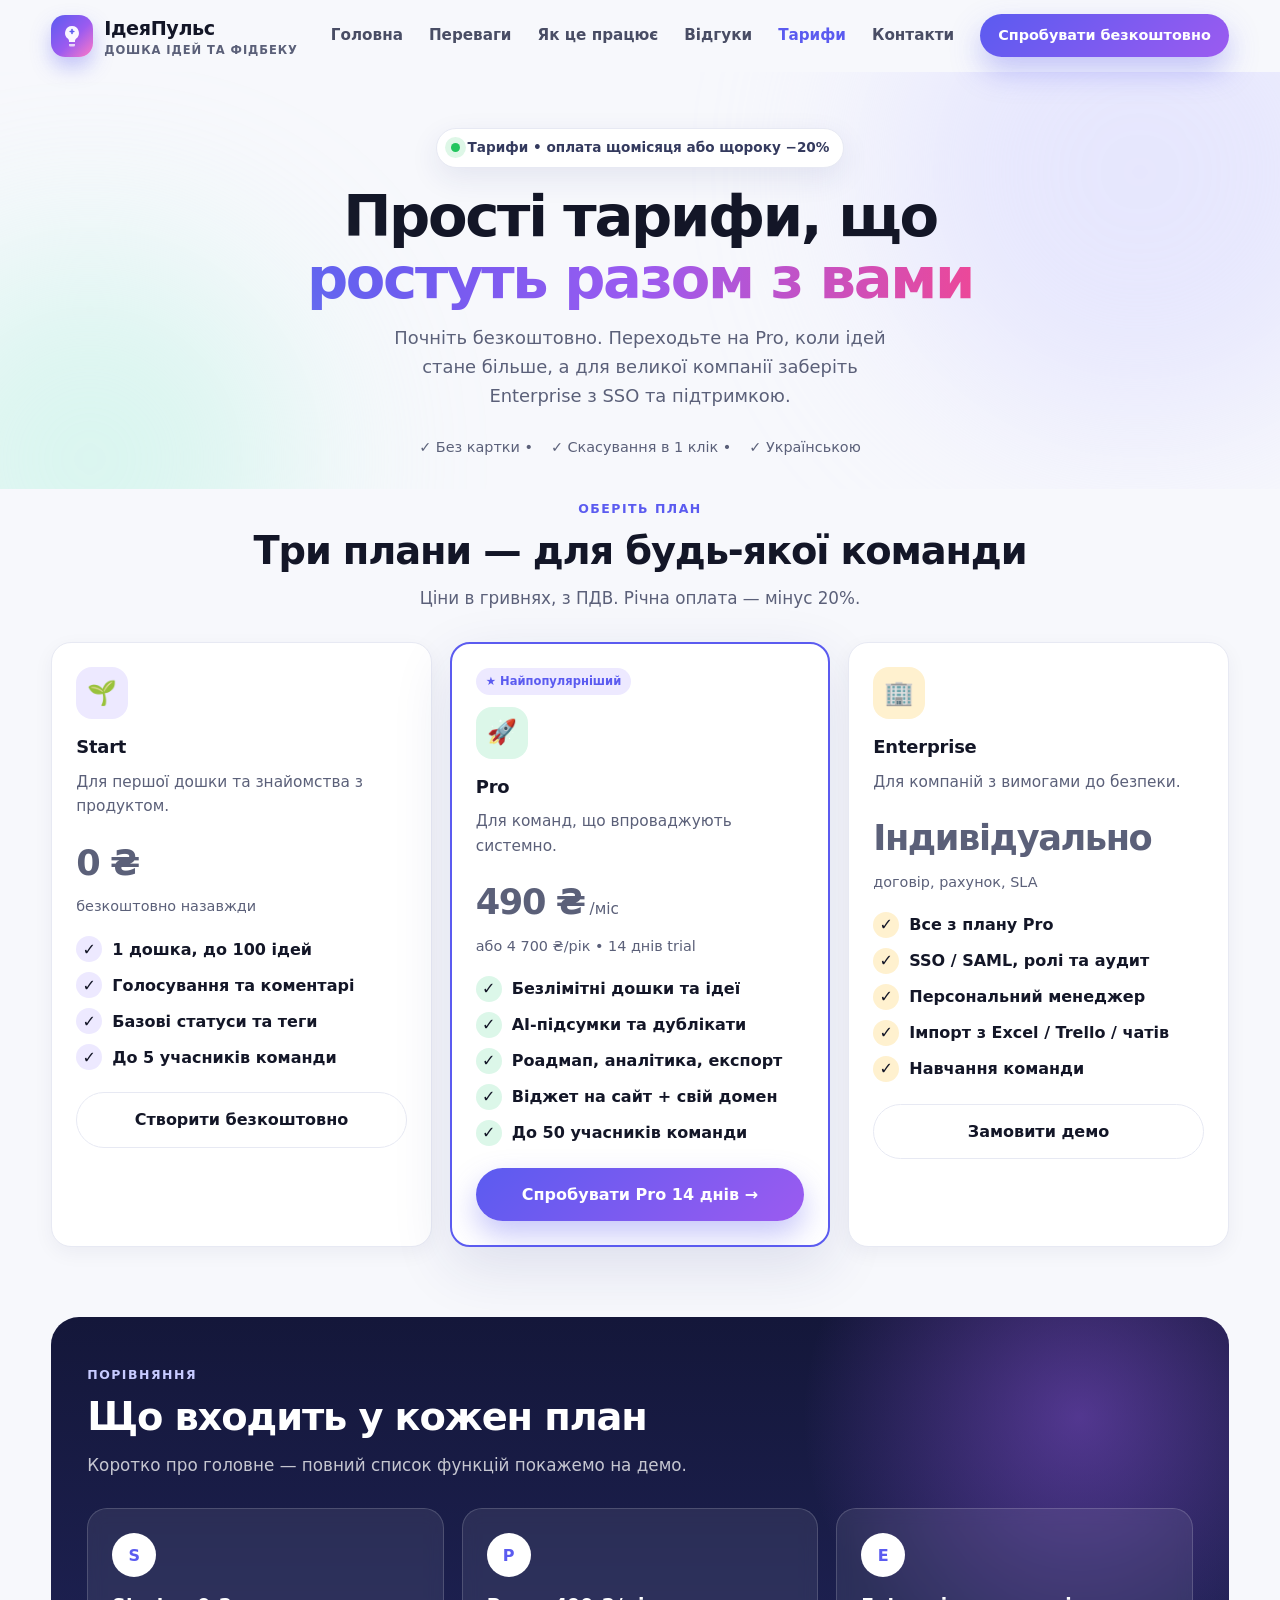
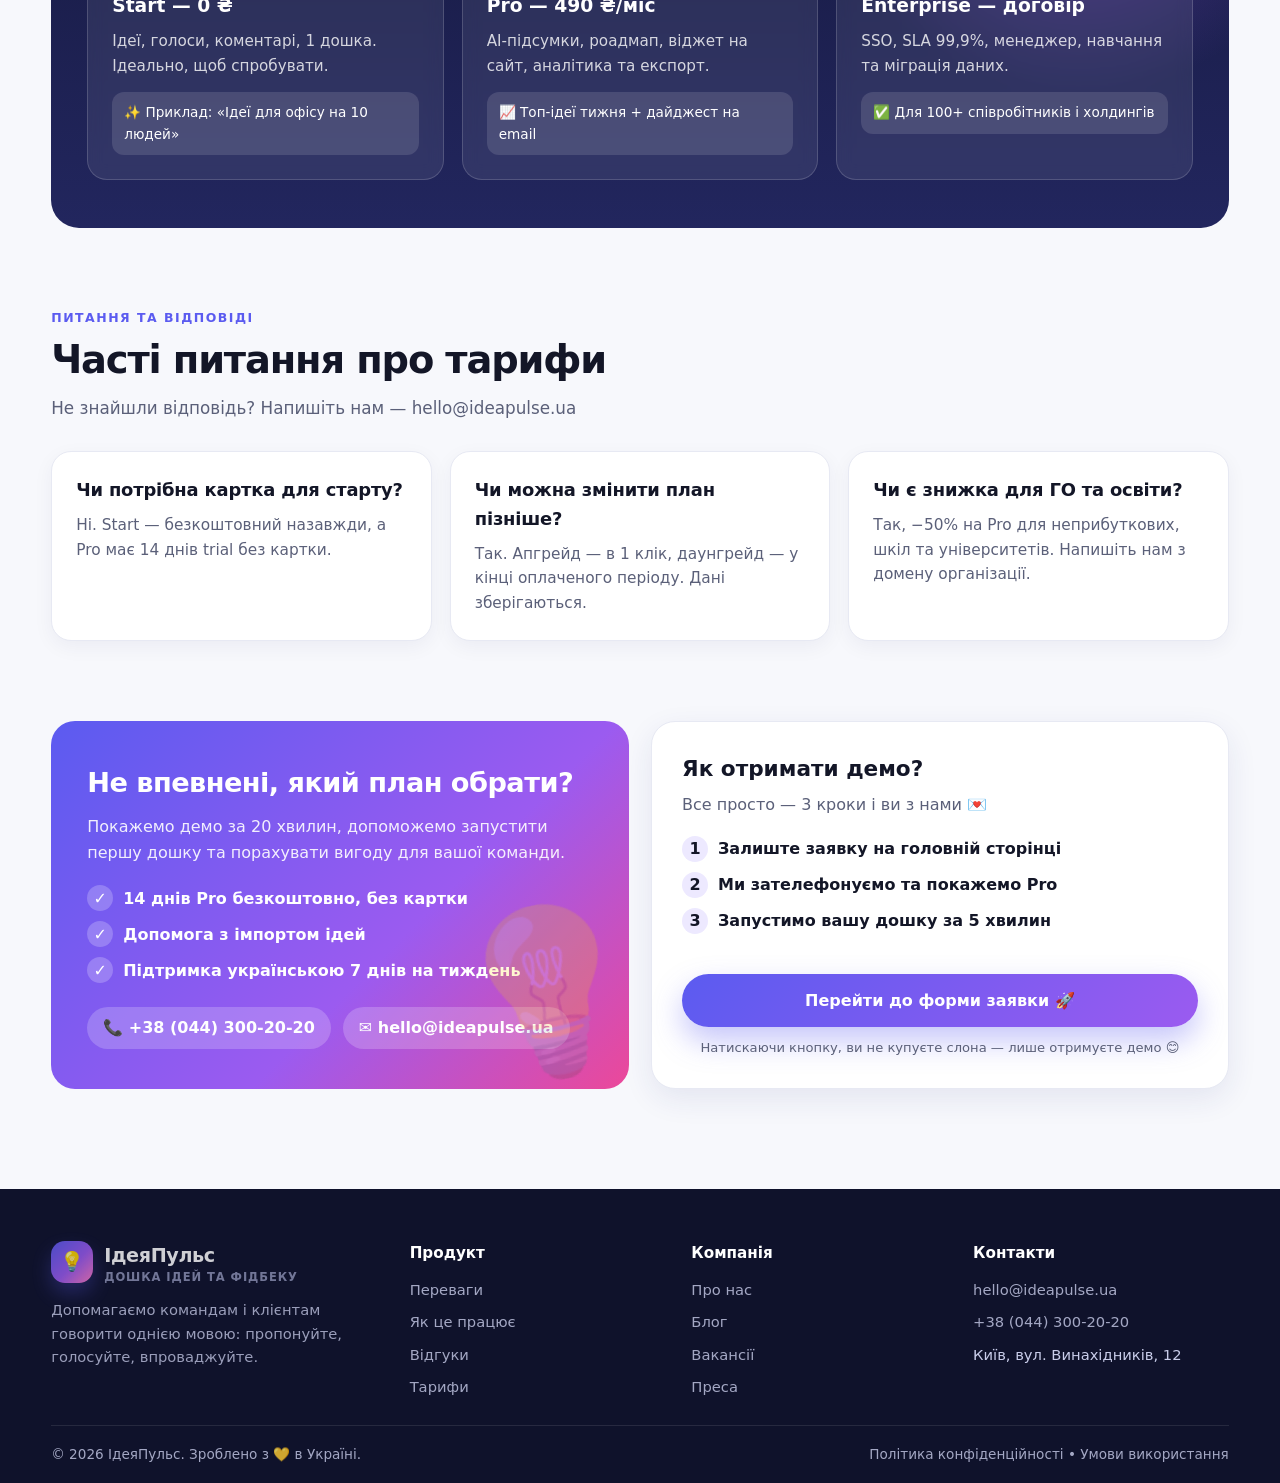
==== pricing.html @ 4fd312e5 "Додано другу сторінку - Тарифи" ====
<!DOCTYPE html>
<html lang="uk">
<head>
<meta charset="UTF-8" />
<meta name="viewport" content="width=device-width, initial-scale=1.0" />
<title>Тарифи — ІдеяПульс</title>
<meta name="description" content="Тарифи ІдеяПульс: Start, Pro та Enterprise. Оберіть план для збору ідей та фідбеку від команди і клієнтів." />
<link rel="stylesheet" href="style.css" />
</head>
<body>

<header class="header">
  <div class="container nav">
    <a class="logo" href="index.html" aria-label="ІдеяПульс — на головну">
      <span class="logo-mark" aria-hidden="true">
        <svg width="24" height="24" viewBox="0 0 24 24" fill="none" aria-hidden="true">
          <path d="M12 2a7 7 0 0 0-4 12.7c.6.5 1 1.3 1 2.1V18h6v-1.2c0-.8.4-1.6 1-2.1A7 7 0 0 0 12 2Z" fill="white" opacity=".95"/>
          <path d="M9 20h6v1.2a1.3 1.3 0 0 1-1.3 1.3h-3.4A1.3 1.3 0 0 1 9 21.2V20Z" fill="white" opacity=".75"/>
          <path d="M12 5.5v4M10.2 7.5h3.6" stroke="#5b5bf0" stroke-width="1.6" stroke-linecap="round"/>
        </svg>
      </span>
      <span>ІдеяПульс<small>дошка ідей та фідбеку</small></span>
    </a>
    <nav class="menu" aria-label="Головна навігація">
      <a class="nav-link" href="index.html">Головна</a>
      <a class="nav-link" href="index.html#benefits">Переваги</a>
      <a class="nav-link" href="index.html#how">Як це працює</a>
      <a class="nav-link" href="index.html#reviews">Відгуки</a>
      <a class="nav-link active" href="pricing.html" aria-current="page">Тарифи</a>
      <a class="nav-link" href="index.html#contact">Контакти</a>
      <a class="btn btn-primary btn-sm" href="index.html#contact">Спробувати безкоштовно</a>
    </nav>
  </div>
</header>

<main>
  <!-- HERO -->
  <section class="hero">
    <div class="container" style="position:relative;text-align:center;max-width:720px">
      <span class="badge"><span class="dot"></span> Тарифи • оплата щомісяця або щороку −20%</span>
      <h1>Прості тарифи, що <span class="grad">ростуть разом з вами</span></h1>
      <p class="lead" style="margin-left:auto;margin-right:auto">Почніть безкоштовно. Переходьте на Pro, коли ідей стане більше, а для великої компанії заберіть Enterprise з SSO та підтримкою.</p>
      <div class="hero-note" style="justify-content:center">
        <span>✓ Без картки •</span><span>✓ Скасування в 1 клік •</span><span>✓ Українською</span>
      </div>
    </div>
  </section>

  <!-- PLANS -->
  <section class="section" style="padding-top:10px">
    <div class="container">
      <p class="eyebrow" style="text-align:center">Оберіть план</p>
      <h2 style="text-align:center">Три плани — для будь-якої команди</h2>
      <p class="sub" style="text-align:center;margin-left:auto;margin-right:auto">Ціни в гривнях, з ПДВ. Річна оплата — мінус 20%.</p>

      <div class="grid-3">
        <article class="card">
          <div class="icon" style="background:#ede9ff">🌱</div>
          <h3>Start</h3>
          <p>Для першої дошки та знайомства з продуктом.</p>
          <p style="margin:16px 0 4px"><b style="font-size:2.2rem;letter-spacing:-.04em">0 ₴</b></p>
          <p style="font-size:.9rem">безкоштовно назавжди</p>
          <ul class="cta-list" style="margin:18px 0 22px;color:var(--ink)">
            <li><span class="check" style="background:#ede9ff">✓</span> 1 дошка, до 100 ідей</li>
            <li><span class="check" style="background:#ede9ff">✓</span> Голосування та коментарі</li>
            <li><span class="check" style="background:#ede9ff">✓</span> Базові статуси та теги</li>
            <li><span class="check" style="background:#ede9ff">✓</span> До 5 учасників команди</li>
          </ul>
          <a href="index.html#contact" class="btn btn-ghost" style="width:100%">Створити безкоштовно</a>
        </article>

        <article class="card" style="border:2px solid var(--brand);box-shadow:var(--shadow)">
          <div class="tags" style="margin:0 0 12px"><span class="tag violet">★ Найпопулярніший</span></div>
          <div class="icon" style="background:#dcf7e9">🚀</div>
          <h3>Pro</h3>
          <p>Для команд, що впроваджують системно.</p>
          <p style="margin:16px 0 4px"><b style="font-size:2.2rem;letter-spacing:-.04em">490 ₴</b><span style="color:var(--muted)"> /міс</span></p>
          <p style="font-size:.9rem">або 4 700 ₴/рік • 14 днів trial</p>
          <ul class="cta-list" style="margin:18px 0 22px;color:var(--ink)">
            <li><span class="check" style="background:#dcf7e9">✓</span> Безлімітні дошки та ідеї</li>
            <li><span class="check" style="background:#dcf7e9">✓</span> AI-підсумки та дублікати</li>
            <li><span class="check" style="background:#dcf7e9">✓</span> Роадмап, аналітика, експорт</li>
            <li><span class="check" style="background:#dcf7e9">✓</span> Віджет на сайт + свій домен</li>
            <li><span class="check" style="background:#dcf7e9">✓</span> До 50 учасників команди</li>
          </ul>
          <a href="index.html#contact" class="btn btn-primary" style="width:100%">Спробувати Pro 14 днів →</a>
        </article>

        <article class="card">
          <div class="icon" style="background:#fff1cf">🏢</div>
          <h3>Enterprise</h3>
          <p>Для компаній з вимогами до безпеки.</p>
          <p style="margin:16px 0 4px"><b style="font-size:2.2rem;letter-spacing:-.04em">Індивідуально</b></p>
          <p style="font-size:.9rem">договір, рахунок, SLA</p>
          <ul class="cta-list" style="margin:18px 0 22px;color:var(--ink)">
            <li><span class="check" style="background:#fff1cf">✓</span> Все з плану Pro</li>
            <li><span class="check" style="background:#fff1cf">✓</span> SSO / SAML, ролі та аудит</li>
            <li><span class="check" style="background:#fff1cf">✓</span> Персональний менеджер</li>
            <li><span class="check" style="background:#fff1cf">✓</span> Імпорт з Excel / Trello / чатів</li>
            <li><span class="check" style="background:#fff1cf">✓</span> Навчання команди</li>
          </ul>
          <a href="index.html#contact" class="btn btn-ghost" style="width:100%">Замовити демо</a>
        </article>
      </div>
    </div>
  </section>

  <!-- COMPARISON -->
  <section class="section" style="padding-top:0">
    <div class="container">
      <div class="steps">
        <p class="eyebrow" style="color:#c7cbff">Порівняння</p>
        <h2>Що входить у кожен план</h2>
        <p class="sub">Коротко про головне — повний список функцій покажемо на демо.</p>
        <div class="steps-grid">
          <div class="step">
            <div class="step-num">S</div>
            <h3>Start — 0 ₴</h3>
            <p>Ідеї, голоси, коментарі, 1 дошка. Ідеально, щоб спробувати.</p>
            <div class="mini">✨ Приклад: «Ідеї для офісу на 10 людей»</div>
          </div>
          <div class="step">
            <div class="step-num">P</div>
            <h3>Pro — 490 ₴/міс</h3>
            <p>AI-підсумки, роадмап, віджет на сайт, аналітика та експорт.</p>
            <div class="mini">📈 Топ-ідеї тижня + дайджест на email</div>
          </div>
          <div class="step">
            <div class="step-num">E</div>
            <h3>Enterprise — договір</h3>
            <p>SSO, SLA 99,9%, менеджер, навчання та міграція даних.</p>
            <div class="mini">✅ Для 100+ співробітників і холдингів</div>
          </div>
        </div>
      </div>
    </div>
  </section>

  <!-- FAQ -->
  <section class="section" style="padding-top:10px">
    <div class="container">
      <p class="eyebrow">Питання та відповіді</p>
      <h2>Часті питання про тарифи</h2>
      <p class="sub">Не знайшли відповідь? Напишіть нам — hello@ideapulse.ua</p>
      <div class="grid-3">
        <article class="card">
          <h3>Чи потрібна картка для старту?</h3>
          <p>Ні. Start — безкоштовний назавжди, а Pro має 14 днів trial без картки.</p>
        </article>
        <article class="card">
          <h3>Чи можна змінити план пізніше?</h3>
          <p>Так. Апгрейд — в 1 клік, даунгрейд — у кінці оплаченого періоду. Дані зберігаються.</p>
        </article>
        <article class="card">
          <h3>Чи є знижка для ГО та освіти?</h3>
          <p>Так, −50% на Pro для неприбуткових, шкіл та університетів. Напишіть нам з домену організації.</p>
        </article>
      </div>
    </div>
  </section>

  <!-- CTA -->
  <section class="section" style="padding-top:10px">
    <div class="container split">
      <div class="cta-card">
        <h3>Не впевнені, який план обрати?</h3>
        <p>Покажемо демо за 20 хвилин, допоможемо запустити першу дошку та порахувати вигоду для вашої команди.</p>
        <ul class="cta-list">
          <li><span class="check">✓</span> 14 днів Pro безкоштовно, без картки</li>
          <li><span class="check">✓</span> Допомога з імпортом ідей</li>
          <li><span class="check">✓</span> Підтримка українською 7 днів на тиждень</li>
        </ul>
        <div style="display:flex;gap:12px;flex-wrap:wrap">
          <span style="background:rgba(255,255,255,.2);padding:8px 16px;border-radius:999px;font-weight:700">📞 +38 (044) 300-20-20</span>
          <span style="background:rgba(255,255,255,.2);padding:8px 16px;border-radius:999px;font-weight:700">✉️ hello@ideapulse.ua</span>
        </div>
      </div>
      <div class="form-card">
        <h3>Як отримати демо?</h3>
        <p>Все просто — 3 кроки і ви з нами 💌</p>
        <ul class="cta-list" style="color:var(--ink)">
          <li><span class="check" style="background:#ede9ff">1</span> Залиште заявку на головній сторінці</li>
          <li><span class="check" style="background:#ede9ff">2</span> Ми зателефонуємо та покажемо Pro</li>
          <li><span class="check" style="background:#ede9ff">3</span> Запустимо вашу дошку за 5 хвилин</li>
        </ul>
        <a href="index.html#contact" class="btn btn-primary form-btn">Перейти до форми заявки 🚀</a>
        <div class="hint">Натискаючи кнопку, ви не купуєте слона — лише отримуєте демо 😊</div>
      </div>
    </div>
  </section>
</main>

<footer>
  <div class="container">
    <div class="foot">
      <div>
        <a class="logo" href="index.html" style="text-decoration:none"><span class="logo-mark" aria-hidden="true">💡</span><span>ІдеяПульс<small style="color:#8b90b3">дошка ідей та фідбеку</small></span></a>
        <p>Допомагаємо командам і клієнтам говорити однією мовою: пропонуйте, голосуйте, впроваджуйте.</p>
      </div>
      <div><h4>Продукт</h4><ul><li><a href="index.html#benefits">Переваги</a></li><li><a href="index.html#how">Як це працює</a></li><li><a href="index.html#reviews">Відгуки</a></li><li><a href="pricing.html">Тарифи</a></li></ul></div>
      <div><h4>Компанія</h4><ul><li><a href="#">Про нас</a></li><li><a href="#">Блог</a></li><li><a href="#">Вакансії</a></li><li><a href="#">Преса</a></li></ul></div>
      <div><h4>Контакти</h4><ul><li><a href="mailto:hello@ideapulse.ua">hello@ideapulse.ua</a></li><li><a href="tel:+380443002020">+38 (044) 300-20-20</a></li><li>Київ, вул. Винахідників, 12</li></ul></div>
    </div>
    <div class="bottom"><span>© 2026 ІдеяПульс. Зроблено з 💛 в Україні.</span><span><a href="#" style="color:inherit;text-decoration:none">Політика конфіденційності</a> • <a href="#" style="color:inherit;text-decoration:none">Умови використання</a></span></div>
  </div>
</footer>

</body>
</html>
---- style.css ----
:root{
  --bg:#f7f8fc;
  --card:#ffffff;
  --ink:#131627;
  --muted:#5b6079;
  --line:#e7e9f3;
  --brand:#5b5bf0;
  --brand-2:#9b5bf0;
  --brand-3:#22c9a3;
  --accent:#ffbe33;
  --radius:20px;
  --shadow:0 20px 60px rgba(35,40,120,.12);
  --shadow-sm:0 10px 30px rgba(35,40,120,.09);
  --max:1180px;
}
*{box-sizing:border-box}
html{scroll-behavior:smooth}
body{
  margin:0;
  font-family:system-ui,-apple-system,"Segoe UI",Roboto,Inter,Arial,sans-serif;
  background:var(--bg);
  color:var(--ink);
  line-height:1.6;
  -webkit-font-smoothing:antialiased;
}
a{color:inherit}
img{max-width:100%}
.container{width:min(var(--max),92%);margin:0 auto}
section{scroll-margin-top:90px}

/* Header */
.header{
  position:sticky;top:0;z-index:50;
  background:rgba(247,248,252,.86);
  backdrop-filter:blur(14px);
  border-bottom:1px solid transparent;
  transition:.25s;
}
.header.scrolled{background:#fff;border-color:var(--line);box-shadow:0 8px 30px rgba(0,0,0,.06)}
.nav{display:flex;align-items:center;justify-content:space-between;gap:16px;padding:14px 0}
.logo{display:flex;align-items:center;gap:11px;text-decoration:none;font-weight:800;font-size:1.2rem;letter-spacing:-.02em}
.logo-mark{
  width:42px;height:42px;border-radius:14px;display:grid;place-items:center;color:#fff;
  background:linear-gradient(135deg,var(--brand),var(--brand-2) 55%,#ff7ac6);
  box-shadow:0 10px 20px rgba(91,91,240,.35);
  flex:0 0 auto;
}
.logo small{display:block;font-size:.72rem;font-weight:600;color:var(--muted);letter-spacing:.08em;text-transform:uppercase;line-height:1}
.menu{display:flex;align-items:center;gap:26px}
.menu a.nav-link{text-decoration:none;color:#2a2f4a;font-weight:600;font-size:.95rem;opacity:.85}
.menu a.nav-link:hover,.menu a.nav-link.active{color:var(--brand);opacity:1}
.btn{
  display:inline-flex;align-items:center;justify-content:center;gap:10px;
  border:0;cursor:pointer;text-decoration:none;font-weight:700;
  padding:14px 24px;border-radius:999px;font-size:1rem;
  transition:transform .15s, box-shadow .2s, background .2s;
  white-space:nowrap;
}
.btn-primary{background:linear-gradient(135deg,var(--brand),var(--brand-2));color:#fff;box-shadow:0 14px 30px rgba(91,91,240,.35)}
.btn-primary:hover{transform:translateY(-2px);box-shadow:0 18px 36px rgba(91,91,240,.42)}
.btn-ghost{background:#fff;border:1.5px solid var(--line);color:var(--ink)}
.btn-ghost:hover{border-color:var(--brand);color:var(--brand)}
.btn-sm{padding:10px 18px;font-size:.9rem}
.burger{display:none;width:46px;height:46px;border-radius:12px;border:1px solid var(--line);background:#fff;cursor:pointer;flex-direction:column;gap:5px;align-items:center;justify-content:center}
.burger span{display:block;width:20px;height:2px;background:var(--ink);border-radius:2px;transition:.25s}
.burger.open span:nth-child(1){transform:translateY(7px) rotate(45deg)}
.burger.open span:nth-child(2){opacity:0}
.burger.open span:nth-child(3){transform:translateY(-7px) rotate(-45deg)}

/* Hero */
.hero{position:relative;overflow:hidden;padding:56px 0 30px}
.hero::before,.hero::after{content:"";position:absolute;border-radius:50%;filter:blur(90px);opacity:.5;pointer-events:none}
.hero::before{width:520px;height:520px;background:#d6d6ff;top:-160px;right:-120px}
.hero::after{width:420px;height:420px;background:#bdf3e3;bottom:-180px;left:-120px}
.hero-grid{position:relative;display:grid;grid-template-columns:1.05fr .95fr;gap:44px;align-items:center}
.badge{display:inline-flex;align-items:center;gap:8px;background:#fff;border:1px solid var(--line);border-radius:999px;padding:8px 14px;font-size:.85rem;font-weight:600;color:#343a5e;box-shadow:var(--shadow-sm)}
.badge .dot{width:9px;height:9px;border-radius:50%;background:#22c55e;box-shadow:0 0 0 6px rgba(34,197,94,.15);animation:pulse 1.8s infinite}
@keyframes pulse{50%{box-shadow:0 0 0 9px rgba(34,197,94,.08)}}
h1{font-size:clamp(2.2rem,4.6vw,3.6rem);line-height:1.08;letter-spacing:-.04em;margin:18px 0 14px}
h1 .grad{background:linear-gradient(90deg,var(--brand),var(--brand-2) 50%,#ec4899);-webkit-background-clip:text;background-clip:text;color:transparent}
.lead{color:var(--muted);font-size:1.12rem;max-width:520px;margin:0 0 26px}
.hero-actions{display:flex;gap:12px;flex-wrap:wrap;margin-bottom:26px}
.hero-note{display:flex;gap:18px;flex-wrap:wrap;color:var(--muted);font-size:.9rem}
.hero-note strong{color:var(--ink)}
.stats{display:flex;gap:26px;margin-top:22px;flex-wrap:wrap}
.stat b{font-size:1.5rem;letter-spacing:-.03em;display:block;line-height:1}
.stat span{color:var(--muted);font-size:.9rem}

/* Board mockup */
.board{
  background:#fff;border:1px solid var(--line);border-radius:24px;box-shadow:var(--shadow);
  overflow:hidden;
}
.board-top{display:flex;align-items:center;gap:8px;padding:14px 18px;border-bottom:1px solid var(--line);background:linear-gradient(#fff,#fbfbff)}
.traffic{display:flex;gap:7px}
.traffic i{width:11px;height:11px;border-radius:50%;display:block}
.traffic i:nth-child(1){background:#ff5f57}.traffic i:nth-child(2){background:#febc2e}.traffic i:nth-child(3){background:#28c840}
.board-top b{font-size:.9rem;margin-left:6px}
.board-top .pill{margin-left:auto;font-size:.78rem;font-weight:700;background:#eef0ff;color:var(--brand);padding:6px 12px;border-radius:999px}
.board-body{padding:18px;display:grid;gap:12px;background:radial-gradient(circle at 20% 0%,#f3f3ff,transparent 60%),#fbfbff}
.idea{background:#fff;border:1px solid var(--line);border-radius:16px;padding:14px 14px;display:grid;grid-template-columns:48px 1fr;gap:12px;align-items:start;transition:.2s}
.idea:hover{transform:translateY(-2px);box-shadow:var(--shadow-sm)}
.vote{border:1px solid var(--line);background:#f7f8ff;border-radius:12px;padding:6px 4px;display:flex;flex-direction:column;align-items:center;gap:2px;cursor:pointer;font-weight:800;color:var(--brand)}
.vote:hover{border-color:var(--brand)}
.vote.voted{background:var(--brand);color:#fff;border-color:var(--brand)}
.vote small{font-size:.7rem;font-weight:700;opacity:.8}
.idea h4{margin:0 0 4px;font-size:.98rem}
.idea p{margin:0;color:var(--muted);font-size:.88rem}
.tags{display:flex;gap:8px;margin-top:8px;flex-wrap:wrap}
.tag{font-size:.72rem;font-weight:700;padding:4px 10px;border-radius:999px;background:#f1f2f9;color:#4a5070}
.tag.green{background:#dcf7e9;color:#0f7a4d}.tag.violet{background:#ede9ff;color:#5b5bf0}.tag.orange{background:#fff1cf;color:#8a5a00}
.status{font-size:.75rem;font-weight:800}
.status.done{color:#0f7a4d}.status.work{color:#b77900}.status.new{color:var(--brand)}

/* Sections */
.section{padding:70px 0}
.eyebrow{color:var(--brand);font-weight:800;text-transform:uppercase;letter-spacing:.12em;font-size:.78rem;margin:0 0 10px}
h2{font-size:clamp(1.7rem,3vw,2.5rem);letter-spacing:-.03em;line-height:1.15;margin:0 0 12px}
.sub{color:var(--muted);max-width:640px;margin:0 0 30px;font-size:1.05rem}
.grid-4{display:grid;grid-template-columns:repeat(4,1fr);gap:18px}
.grid-3{display:grid;grid-template-columns:repeat(3,1fr);gap:18px}
.card{background:var(--card);border:1px solid var(--line);border-radius:var(--radius);padding:24px;box-shadow:0 6px 20px rgba(20,25,70,.05);transition:.22s;position:relative;overflow:hidden}
.card:hover{transform:translateY(-6px);box-shadow:var(--shadow)}
.icon{width:52px;height:52px;border-radius:16px;display:grid;place-items:center;font-size:1.5rem;margin-bottom:14px}
.card h3{margin:0 0 8px;font-size:1.12rem;letter-spacing:-.01em}
.card p{margin:0;color:var(--muted);font-size:.96rem}
.card .num{position:absolute;right:14px;top:6px;font-size:4.2rem;font-weight:800;color:#eef0fb;line-height:1;user-select:none}

/* Steps */
.steps{background:linear-gradient(180deg,#14173a,#22265e);color:#fff;border-radius:28px;padding:48px 36px;position:relative;overflow:hidden}
.steps::before{content:"";position:absolute;width:600px;height:600px;background:radial-gradient(circle,rgba(155,91,240,.45),transparent 65%);top:-200px;right:-150px}
.steps h2,.steps .sub{color:#fff}.steps .sub{opacity:.75}
.steps-grid{display:grid;grid-template-columns:repeat(3,1fr);gap:18px;position:relative;margin-top:8px}
.step{background:rgba(255,255,255,.08);border:1px solid rgba(255,255,255,.16);border-radius:20px;padding:24px;backdrop-filter:blur(8px)}
.step-num{width:44px;height:44px;border-radius:50%;display:grid;place-items:center;font-weight:800;background:#fff;color:var(--brand);margin-bottom:14px}
.step h3{margin:0 0 8px}
.step p{margin:0;opacity:.8;font-size:.95rem}
.step .mini{margin-top:14px;background:rgba(255,255,255,.12);border-radius:12px;padding:10px 12px;font-size:.85rem}

/* Reviews */
.review{display:flex;flex-direction:column;gap:12px}
.stars{color:#f59e0b;letter-spacing:2px;font-size:1rem}
.review p{color:#2e3350;margin:0;font-size:.99rem}
.person{display:flex;align-items:center;gap:12px;margin-top:auto;padding-top:8px}
.avatar{width:46px;height:46px;border-radius:50%;display:grid;place-items:center;font-weight:800;color:#fff;flex:0 0 auto}
.person b{display:block;line-height:1.2}
.person span{color:var(--muted);font-size:.85rem}

/* CTA + Form */
.split{display:grid;grid-template-columns:1fr 1fr;gap:22px;align-items:stretch}
.cta-card{background:linear-gradient(135deg,#5b5bf0,#9b5bf0 60%,#ec4899);color:#fff;border-radius:24px;padding:36px;position:relative;overflow:hidden;display:flex;flex-direction:column;justify-content:center}
.cta-card::after{content:"💡";position:absolute;font-size:10rem;right:-20px;bottom:-30px;opacity:.18;transform:rotate(-12deg)}
.cta-card h3{font-size:1.7rem;margin:0 0 10px;letter-spacing:-.02em}
.cta-card p{opacity:.9;margin:0 0 20px}
.cta-list{list-style:none;margin:0 0 24px;padding:0;display:grid;gap:10px}
.cta-list li{display:flex;gap:10px;align-items:center;font-weight:600}
.check{width:26px;height:26px;border-radius:50%;background:rgba(255,255,255,.22);display:grid;place-items:center;flex:0 0 auto}
.form-card{background:#fff;border:1px solid var(--line);border-radius:24px;padding:30px;box-shadow:var(--shadow-sm)}
.form-card h3{margin:0 0 6px;font-size:1.35rem}
.form-card p{margin:0 0 18px;color:var(--muted)}
label{font-weight:700;font-size:.88rem;display:block;margin:14px 0 6px}
input,select,textarea{width:100%;border:1.5px solid var(--line);border-radius:12px;padding:12px 14px;font:inherit;background:#fbfbff;transition:.2s}
input:focus,select:focus,textarea:focus{outline:none;border-color:var(--brand);background:#fff;box-shadow:0 0 0 4px rgba(91,91,240,.12)}
textarea{min-height:110px;resize:vertical}
.row2{display:grid;grid-template-columns:1fr 1fr;gap:12px}
.error{color:#dc2626;font-size:.82rem;min-height:1.1em;margin-top:4px}
.agree{display:flex;gap:10px;align-items:flex-start;margin-top:12px;font-size:.88rem;color:var(--muted)}
.agree input{width:auto;margin-top:5px}
.form-btn{width:100%;margin-top:16px}
.hint{font-size:.82rem;color:var(--muted);text-align:center;margin-top:10px}

/* Footer */
footer{background:#0f122b;color:#c9cdea;margin-top:30px}
.foot{display:grid;grid-template-columns:1.3fr 1fr 1fr 1fr;gap:26px;padding:52px 0 26px}
.foot .logo{color:#fff}
.foot p{font-size:.92rem;opacity:.75}
.foot h4{color:#fff;margin:0 0 12px;font-size:.95rem}
.foot ul{list-style:none;margin:0;padding:0;display:grid;gap:9px;font-size:.92rem}
.foot a{text-decoration:none;opacity:.8}.foot a:hover{opacity:1;color:#fff}
.bottom{border-top:1px solid rgba(255,255,255,.12);padding:18px 0;display:flex;justify-content:space-between;gap:12px;flex-wrap:wrap;font-size:.85rem;opacity:.8}

/* Reveal + toast + top */
.reveal{opacity:0;transform:translateY(22px);transition:.6s}
.reveal.visible{opacity:1;transform:none}
.toast{position:fixed;left:50%;bottom:24px;transform:translate(-50%,120px);background:#0f122b;color:#fff;padding:14px 20px;border-radius:14px;box-shadow:var(--shadow);transition:.35s;z-index:99;max-width:92%;font-weight:600}
.toast.show{transform:translate(-50%,0)}
#toTop{position:fixed;right:18px;bottom:18px;width:48px;height:48px;border-radius:50%;border:0;background:#fff;box-shadow:var(--shadow);cursor:pointer;font-size:1.2rem;display:none;z-index:98}
#toTop.show{display:block}

/* Responsive */
@media(max-width:1020px){
  .grid-4{grid-template-columns:1fr 1fr}
  .hero-grid{grid-template-columns:1fr;gap:28px}
  .foot{grid-template-columns:1fr 1fr}
}
@media(max-width:760px){
  .menu{position:fixed;inset:70px 12px auto 12px;background:#fff;border:1px solid var(--line);border-radius:18px;box-shadow:var(--shadow);flex-direction:column;align-items:stretch;padding:14px;display:none;gap:6px}
  .menu.open{display:flex}
  .menu a.nav-link{padding:12px 14px;border-radius:12px}.menu a.nav-link:hover{background:#f2f3ff}
  .menu .btn{margin-top:6px}
  .burger{display:flex}
  .grid-3,.grid-4,.split,.steps-grid{grid-template-columns:1fr}
  .row2{grid-template-columns:1fr}
  .section{padding:48px 0}
  .steps{padding:32px 20px}
  .foot{grid-template-columns:1fr}
  .hero{padding-top:30px}
}
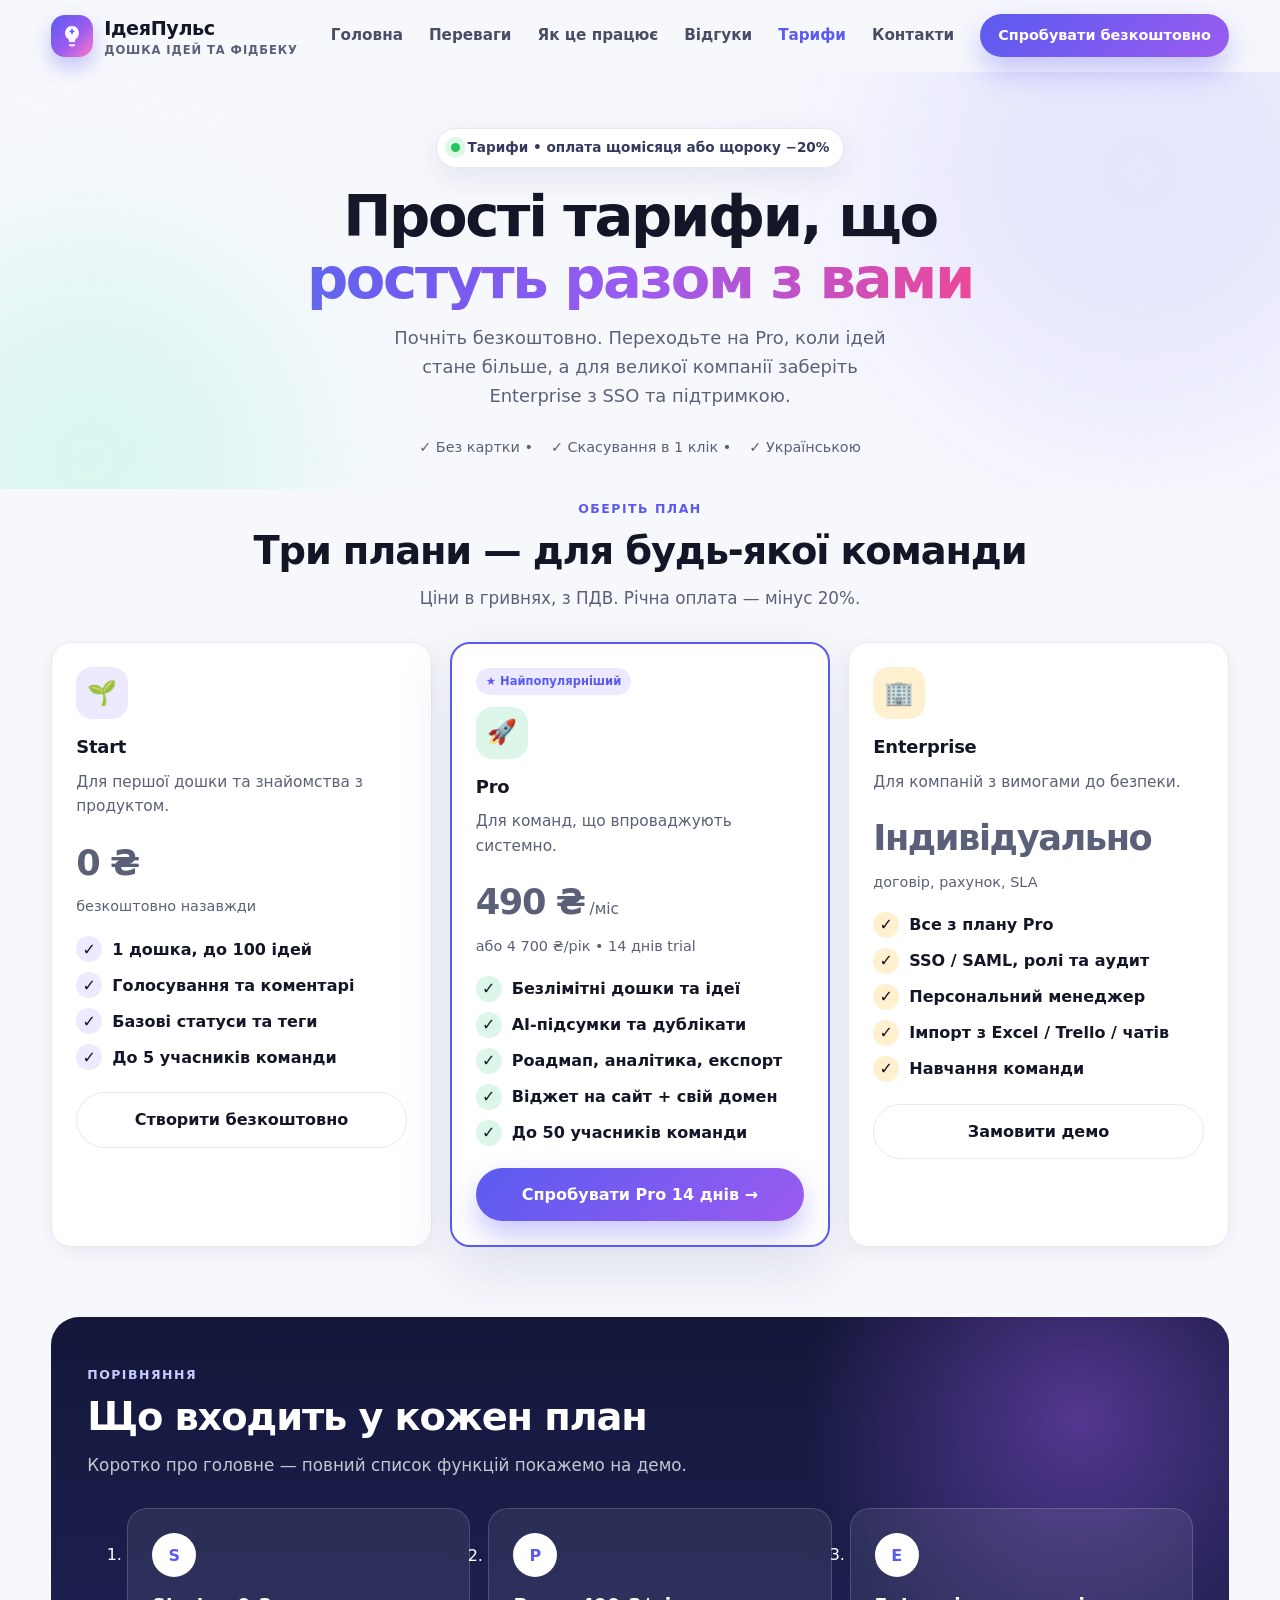
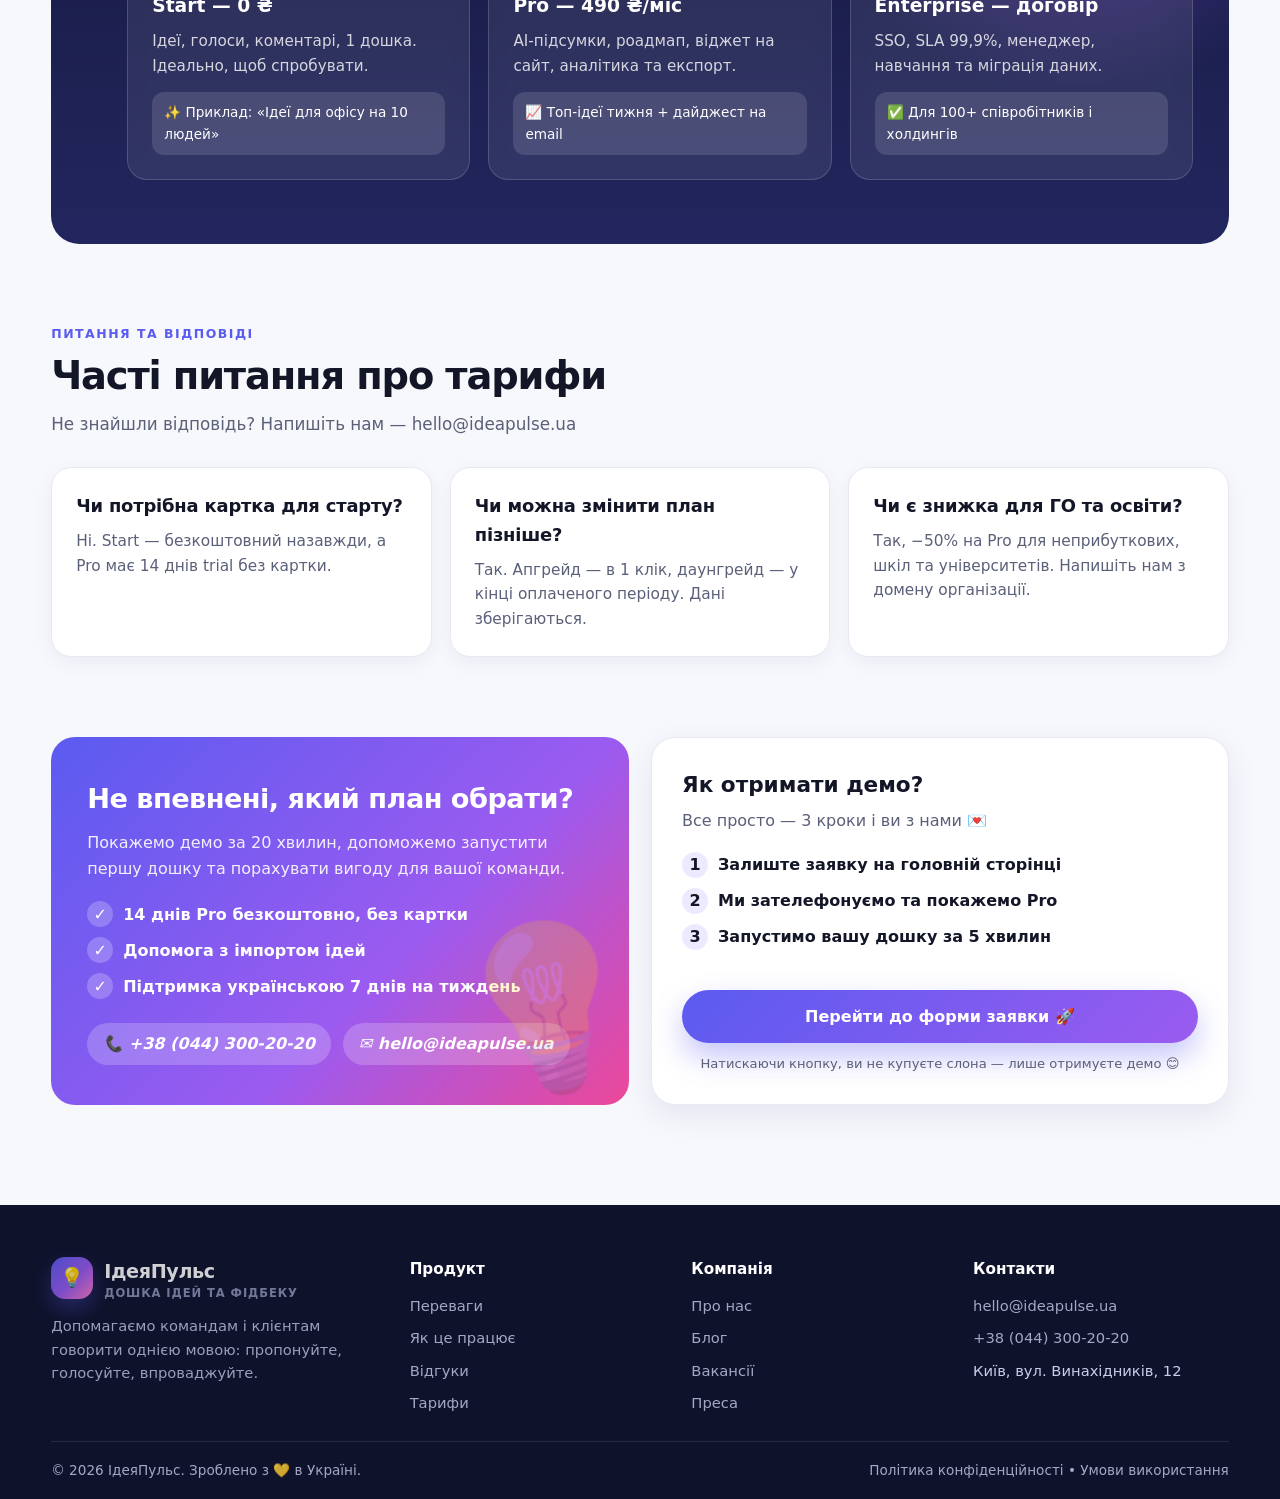
==== commit e6aea222: "Додано семантичну розмітку до сторінок. У чому суть  Замість того, щоб все підряд обводити тегами <d" ====
--- a/pricing.html
+++ b/pricing.html
@@ -1,209 +1,199 @@
 <!DOCTYPE html>
+
 <html lang="uk">
 <head>
-<meta charset="UTF-8" />
-<meta name="viewport" content="width=device-width, initial-scale=1.0" />
+<meta charset="utf-8"/>
+<meta content="width=device-width, initial-scale=1.0" name="viewport"/>
 <title>Тарифи — ІдеяПульс</title>
-<meta name="description" content="Тарифи ІдеяПульс: Start, Pro та Enterprise. Оберіть план для збору ідей та фідбеку від команди і клієнтів." />
-<link rel="stylesheet" href="style.css" />
+<meta content="Тарифи ІдеяПульс: Start, Pro та Enterprise. Оберіть план для збору ідей та фідбеку від команди і клієнтів." name="description"/>
+<link href="style.css" rel="stylesheet"/>
 </head>
 <body>
-
 <header class="header">
-  <div class="container nav">
-    <a class="logo" href="index.html" aria-label="ІдеяПульс — на головну">
-      <span class="logo-mark" aria-hidden="true">
-        <svg width="24" height="24" viewBox="0 0 24 24" fill="none" aria-hidden="true">
-          <path d="M12 2a7 7 0 0 0-4 12.7c.6.5 1 1.3 1 2.1V18h6v-1.2c0-.8.4-1.6 1-2.1A7 7 0 0 0 12 2Z" fill="white" opacity=".95"/>
-          <path d="M9 20h6v1.2a1.3 1.3 0 0 1-1.3 1.3h-3.4A1.3 1.3 0 0 1 9 21.2V20Z" fill="white" opacity=".75"/>
-          <path d="M12 5.5v4M10.2 7.5h3.6" stroke="#5b5bf0" stroke-width="1.6" stroke-linecap="round"/>
-        </svg>
-      </span>
-      <span>ІдеяПульс<small>дошка ідей та фідбеку</small></span>
-    </a>
-    <nav class="menu" aria-label="Головна навігація">
-      <a class="nav-link" href="index.html">Головна</a>
-      <a class="nav-link" href="index.html#benefits">Переваги</a>
-      <a class="nav-link" href="index.html#how">Як це працює</a>
-      <a class="nav-link" href="index.html#reviews">Відгуки</a>
-      <a class="nav-link active" href="pricing.html" aria-current="page">Тарифи</a>
-      <a class="nav-link" href="index.html#contact">Контакти</a>
-      <a class="btn btn-primary btn-sm" href="index.html#contact">Спробувати безкоштовно</a>
-    </nav>
-  </div>
+<div class="container nav">
+<a aria-label="ІдеяПульс — на головну" class="logo" href="index.html">
+<span aria-hidden="true" class="logo-mark">
+<svg aria-hidden="true" fill="none" height="24" viewbox="0 0 24 24" width="24">
+<path d="M12 2a7 7 0 0 0-4 12.7c.6.5 1 1.3 1 2.1V18h6v-1.2c0-.8.4-1.6 1-2.1A7 7 0 0 0 12 2Z" fill="white" opacity=".95"></path>
+<path d="M9 20h6v1.2a1.3 1.3 0 0 1-1.3 1.3h-3.4A1.3 1.3 0 0 1 9 21.2V20Z" fill="white" opacity=".75"></path>
+<path d="M12 5.5v4M10.2 7.5h3.6" stroke="#5b5bf0" stroke-linecap="round" stroke-width="1.6"></path>
+</svg>
+</span>
+<span>ІдеяПульс<small>дошка ідей та фідбеку</small></span>
+</a>
+<nav aria-label="Головна навігація" class="menu">
+<a class="nav-link" href="index.html">Головна</a>
+<a class="nav-link" href="index.html#benefits">Переваги</a>
+<a class="nav-link" href="index.html#how">Як це працює</a>
+<a class="nav-link" href="index.html#reviews">Відгуки</a>
+<a aria-current="page" class="nav-link active" href="pricing.html">Тарифи</a>
+<a class="nav-link" href="index.html#contact">Контакти</a>
+<a class="btn btn-primary btn-sm" href="index.html#contact">Спробувати безкоштовно</a>
+</nav>
+</div>
 </header>
-
 <main>
-  <!-- HERO -->
-  <section class="hero">
-    <div class="container" style="position:relative;text-align:center;max-width:720px">
-      <span class="badge"><span class="dot"></span> Тарифи • оплата щомісяця або щороку −20%</span>
-      <h1>Прості тарифи, що <span class="grad">ростуть разом з вами</span></h1>
-      <p class="lead" style="margin-left:auto;margin-right:auto">Почніть безкоштовно. Переходьте на Pro, коли ідей стане більше, а для великої компанії заберіть Enterprise з SSO та підтримкою.</p>
-      <div class="hero-note" style="justify-content:center">
-        <span>✓ Без картки •</span><span>✓ Скасування в 1 клік •</span><span>✓ Українською</span>
-      </div>
-    </div>
-  </section>
-
-  <!-- PLANS -->
-  <section class="section" style="padding-top:10px">
-    <div class="container">
-      <p class="eyebrow" style="text-align:center">Оберіть план</p>
-      <h2 style="text-align:center">Три плани — для будь-якої команди</h2>
-      <p class="sub" style="text-align:center;margin-left:auto;margin-right:auto">Ціни в гривнях, з ПДВ. Річна оплата — мінус 20%.</p>
-
-      <div class="grid-3">
-        <article class="card">
-          <div class="icon" style="background:#ede9ff">🌱</div>
-          <h3>Start</h3>
-          <p>Для першої дошки та знайомства з продуктом.</p>
-          <p style="margin:16px 0 4px"><b style="font-size:2.2rem;letter-spacing:-.04em">0 ₴</b></p>
-          <p style="font-size:.9rem">безкоштовно назавжди</p>
-          <ul class="cta-list" style="margin:18px 0 22px;color:var(--ink)">
-            <li><span class="check" style="background:#ede9ff">✓</span> 1 дошка, до 100 ідей</li>
-            <li><span class="check" style="background:#ede9ff">✓</span> Голосування та коментарі</li>
-            <li><span class="check" style="background:#ede9ff">✓</span> Базові статуси та теги</li>
-            <li><span class="check" style="background:#ede9ff">✓</span> До 5 учасників команди</li>
-          </ul>
-          <a href="index.html#contact" class="btn btn-ghost" style="width:100%">Створити безкоштовно</a>
-        </article>
-
-        <article class="card" style="border:2px solid var(--brand);box-shadow:var(--shadow)">
-          <div class="tags" style="margin:0 0 12px"><span class="tag violet">★ Найпопулярніший</span></div>
-          <div class="icon" style="background:#dcf7e9">🚀</div>
-          <h3>Pro</h3>
-          <p>Для команд, що впроваджують системно.</p>
-          <p style="margin:16px 0 4px"><b style="font-size:2.2rem;letter-spacing:-.04em">490 ₴</b><span style="color:var(--muted)"> /міс</span></p>
-          <p style="font-size:.9rem">або 4 700 ₴/рік • 14 днів trial</p>
-          <ul class="cta-list" style="margin:18px 0 22px;color:var(--ink)">
-            <li><span class="check" style="background:#dcf7e9">✓</span> Безлімітні дошки та ідеї</li>
-            <li><span class="check" style="background:#dcf7e9">✓</span> AI-підсумки та дублікати</li>
-            <li><span class="check" style="background:#dcf7e9">✓</span> Роадмап, аналітика, експорт</li>
-            <li><span class="check" style="background:#dcf7e9">✓</span> Віджет на сайт + свій домен</li>
-            <li><span class="check" style="background:#dcf7e9">✓</span> До 50 учасників команди</li>
-          </ul>
-          <a href="index.html#contact" class="btn btn-primary" style="width:100%">Спробувати Pro 14 днів →</a>
-        </article>
-
-        <article class="card">
-          <div class="icon" style="background:#fff1cf">🏢</div>
-          <h3>Enterprise</h3>
-          <p>Для компаній з вимогами до безпеки.</p>
-          <p style="margin:16px 0 4px"><b style="font-size:2.2rem;letter-spacing:-.04em">Індивідуально</b></p>
-          <p style="font-size:.9rem">договір, рахунок, SLA</p>
-          <ul class="cta-list" style="margin:18px 0 22px;color:var(--ink)">
-            <li><span class="check" style="background:#fff1cf">✓</span> Все з плану Pro</li>
-            <li><span class="check" style="background:#fff1cf">✓</span> SSO / SAML, ролі та аудит</li>
-            <li><span class="check" style="background:#fff1cf">✓</span> Персональний менеджер</li>
-            <li><span class="check" style="background:#fff1cf">✓</span> Імпорт з Excel / Trello / чатів</li>
-            <li><span class="check" style="background:#fff1cf">✓</span> Навчання команди</li>
-          </ul>
-          <a href="index.html#contact" class="btn btn-ghost" style="width:100%">Замовити демо</a>
-        </article>
-      </div>
-    </div>
-  </section>
-
-  <!-- COMPARISON -->
-  <section class="section" style="padding-top:0">
-    <div class="container">
-      <div class="steps">
-        <p class="eyebrow" style="color:#c7cbff">Порівняння</p>
-        <h2>Що входить у кожен план</h2>
-        <p class="sub">Коротко про головне — повний список функцій покажемо на демо.</p>
-        <div class="steps-grid">
-          <div class="step">
-            <div class="step-num">S</div>
-            <h3>Start — 0 ₴</h3>
-            <p>Ідеї, голоси, коментарі, 1 дошка. Ідеально, щоб спробувати.</p>
-            <div class="mini">✨ Приклад: «Ідеї для офісу на 10 людей»</div>
-          </div>
-          <div class="step">
-            <div class="step-num">P</div>
-            <h3>Pro — 490 ₴/міс</h3>
-            <p>AI-підсумки, роадмап, віджет на сайт, аналітика та експорт.</p>
-            <div class="mini">📈 Топ-ідеї тижня + дайджест на email</div>
-          </div>
-          <div class="step">
-            <div class="step-num">E</div>
-            <h3>Enterprise — договір</h3>
-            <p>SSO, SLA 99,9%, менеджер, навчання та міграція даних.</p>
-            <div class="mini">✅ Для 100+ співробітників і холдингів</div>
-          </div>
-        </div>
-      </div>
-    </div>
-  </section>
-
-  <!-- FAQ -->
-  <section class="section" style="padding-top:10px">
-    <div class="container">
-      <p class="eyebrow">Питання та відповіді</p>
-      <h2>Часті питання про тарифи</h2>
-      <p class="sub">Не знайшли відповідь? Напишіть нам — hello@ideapulse.ua</p>
-      <div class="grid-3">
-        <article class="card">
-          <h3>Чи потрібна картка для старту?</h3>
-          <p>Ні. Start — безкоштовний назавжди, а Pro має 14 днів trial без картки.</p>
-        </article>
-        <article class="card">
-          <h3>Чи можна змінити план пізніше?</h3>
-          <p>Так. Апгрейд — в 1 клік, даунгрейд — у кінці оплаченого періоду. Дані зберігаються.</p>
-        </article>
-        <article class="card">
-          <h3>Чи є знижка для ГО та освіти?</h3>
-          <p>Так, −50% на Pro для неприбуткових, шкіл та університетів. Напишіть нам з домену організації.</p>
-        </article>
-      </div>
-    </div>
-  </section>
-
-  <!-- CTA -->
-  <section class="section" style="padding-top:10px">
-    <div class="container split">
-      <div class="cta-card">
-        <h3>Не впевнені, який план обрати?</h3>
-        <p>Покажемо демо за 20 хвилин, допоможемо запустити першу дошку та порахувати вигоду для вашої команди.</p>
-        <ul class="cta-list">
-          <li><span class="check">✓</span> 14 днів Pro безкоштовно, без картки</li>
-          <li><span class="check">✓</span> Допомога з імпортом ідей</li>
-          <li><span class="check">✓</span> Підтримка українською 7 днів на тиждень</li>
-        </ul>
-        <div style="display:flex;gap:12px;flex-wrap:wrap">
-          <span style="background:rgba(255,255,255,.2);padding:8px 16px;border-radius:999px;font-weight:700">📞 +38 (044) 300-20-20</span>
-          <span style="background:rgba(255,255,255,.2);padding:8px 16px;border-radius:999px;font-weight:700">✉️ hello@ideapulse.ua</span>
-        </div>
-      </div>
-      <div class="form-card">
-        <h3>Як отримати демо?</h3>
-        <p>Все просто — 3 кроки і ви з нами 💌</p>
-        <ul class="cta-list" style="color:var(--ink)">
-          <li><span class="check" style="background:#ede9ff">1</span> Залиште заявку на головній сторінці</li>
-          <li><span class="check" style="background:#ede9ff">2</span> Ми зателефонуємо та покажемо Pro</li>
-          <li><span class="check" style="background:#ede9ff">3</span> Запустимо вашу дошку за 5 хвилин</li>
-        </ul>
-        <a href="index.html#contact" class="btn btn-primary form-btn">Перейти до форми заявки 🚀</a>
-        <div class="hint">Натискаючи кнопку, ви не купуєте слона — лише отримуєте демо 😊</div>
-      </div>
-    </div>
-  </section>
+<!-- HERO -->
+<section aria-labelledby="heading-прості-тарифи--щоростуть-разом-з-вами" class="hero">
+<div class="container" style="position:relative;text-align:center;max-width:720px">
+<span class="badge"><span class="dot"></span> Тарифи • оплата щомісяця або щороку −20%</span>
+<h1 id="heading-прості-тарифи--щоростуть-разом-з-вами">Прості тарифи, що <span class="grad">ростуть разом з вами</span></h1>
+<p class="lead" style="margin-left:auto;margin-right:auto">Почніть безкоштовно. Переходьте на Pro, коли ідей стане більше, а для великої компанії заберіть Enterprise з SSO та підтримкою.</p>
+<div class="hero-note" style="justify-content:center">
+<span>✓ Без картки •</span><span>✓ Скасування в 1 клік •</span><span>✓ Українською</span>
+</div>
+</div>
+</section>
+<!-- PLANS -->
+<section aria-labelledby="heading-три-плани---для-будь-якої-команди" class="section" style="padding-top:10px">
+<div class="container">
+<p class="eyebrow" style="text-align:center">Оберіть план</p>
+<h2 id="heading-три-плани---для-будь-якої-команди" style="text-align:center">Три плани — для будь-якої команди</h2>
+<p class="sub" style="text-align:center;margin-left:auto;margin-right:auto">Ціни в гривнях, з ПДВ. Річна оплата — мінус 20%.</p>
+<div class="grid-3">
+<article aria-label="Тариф Start" class="card">
+<div class="icon" style="background:#ede9ff">🌱</div>
+<h3>Start</h3>
+<p>Для першої дошки та знайомства з продуктом.</p>
+<p style="margin:16px 0 4px"><b style="font-size:2.2rem;letter-spacing:-.04em">0 ₴</b></p>
+<p style="font-size:.9rem">безкоштовно назавжди</p>
+<ul class="cta-list" style="margin:18px 0 22px;color:var(--ink)">
+<li><span class="check" style="background:#ede9ff">✓</span> 1 дошка, до 100 ідей</li>
+<li><span class="check" style="background:#ede9ff">✓</span> Голосування та коментарі</li>
+<li><span class="check" style="background:#ede9ff">✓</span> Базові статуси та теги</li>
+<li><span class="check" style="background:#ede9ff">✓</span> До 5 учасників команди</li>
+</ul>
+<a class="btn btn-ghost" href="index.html#contact" style="width:100%">Створити безкоштовно</a>
+</article>
+<article aria-label="Тариф Pro" class="card" style="border:2px solid var(--brand);box-shadow:var(--shadow)">
+<div class="tags" style="margin:0 0 12px"><span class="tag violet">★ Найпопулярніший</span></div>
+<div class="icon" style="background:#dcf7e9">🚀</div>
+<h3>Pro</h3>
+<p>Для команд, що впроваджують системно.</p>
+<p style="margin:16px 0 4px"><b style="font-size:2.2rem;letter-spacing:-.04em">490 ₴</b><span style="color:var(--muted)"> /міс</span></p>
+<p style="font-size:.9rem">або 4 700 ₴/рік • 14 днів trial</p>
+<ul class="cta-list" style="margin:18px 0 22px;color:var(--ink)">
+<li><span class="check" style="background:#dcf7e9">✓</span> Безлімітні дошки та ідеї</li>
+<li><span class="check" style="background:#dcf7e9">✓</span> AI-підсумки та дублікати</li>
+<li><span class="check" style="background:#dcf7e9">✓</span> Роадмап, аналітика, експорт</li>
+<li><span class="check" style="background:#dcf7e9">✓</span> Віджет на сайт + свій домен</li>
+<li><span class="check" style="background:#dcf7e9">✓</span> До 50 учасників команди</li>
+</ul>
+<a class="btn btn-primary" href="index.html#contact" style="width:100%">Спробувати Pro 14 днів →</a>
+</article>
+<article aria-label="Тариф Enterprise" class="card">
+<div class="icon" style="background:#fff1cf">🏢</div>
+<h3>Enterprise</h3>
+<p>Для компаній з вимогами до безпеки.</p>
+<p style="margin:16px 0 4px"><b style="font-size:2.2rem;letter-spacing:-.04em">Індивідуально</b></p>
+<p style="font-size:.9rem">договір, рахунок, SLA</p>
+<ul class="cta-list" style="margin:18px 0 22px;color:var(--ink)">
+<li><span class="check" style="background:#fff1cf">✓</span> Все з плану Pro</li>
+<li><span class="check" style="background:#fff1cf">✓</span> SSO / SAML, ролі та аудит</li>
+<li><span class="check" style="background:#fff1cf">✓</span> Персональний менеджер</li>
+<li><span class="check" style="background:#fff1cf">✓</span> Імпорт з Excel / Trello / чатів</li>
+<li><span class="check" style="background:#fff1cf">✓</span> Навчання команди</li>
+</ul>
+<a class="btn btn-ghost" href="index.html#contact" style="width:100%">Замовити демо</a>
+</article>
+</div>
+</div>
+</section>
+<!-- COMPARISON -->
+<section aria-labelledby="heading-що-входить-у-кожен-план" class="section" style="padding-top:0">
+<div class="container">
+<div class="steps">
+<p class="eyebrow" style="color:#c7cbff">Порівняння</p>
+<h2 id="heading-що-входить-у-кожен-план">Що входить у кожен план</h2>
+<p class="sub">Коротко про головне — повний список функцій покажемо на демо.</p>
+<ol aria-label="Порівняння тарифних планів" class="steps-grid">
+<li class="step">
+<div class="step-num">S</div>
+<h3>Start — 0 ₴</h3>
+<p>Ідеї, голоси, коментарі, 1 дошка. Ідеально, щоб спробувати.</p>
+<div class="mini">✨ Приклад: «Ідеї для офісу на 10 людей»</div>
+</li>
+<li class="step">
+<div class="step-num">P</div>
+<h3>Pro — 490 ₴/міс</h3>
+<p>AI-підсумки, роадмап, віджет на сайт, аналітика та експорт.</p>
+<div class="mini">📈 Топ-ідеї тижня + дайджест на email</div>
+</li>
+<li class="step">
+<div class="step-num">E</div>
+<h3>Enterprise — договір</h3>
+<p>SSO, SLA 99,9%, менеджер, навчання та міграція даних.</p>
+<div class="mini">✅ Для 100+ співробітників і холдингів</div>
+</li>
+</ol>
+</div>
+</div>
+</section>
+<!-- FAQ -->
+<section aria-labelledby="heading-часті-питання-про-тарифи" class="section" style="padding-top:10px">
+<div class="container">
+<p class="eyebrow">Питання та відповіді</p>
+<h2 id="heading-часті-питання-про-тарифи">Часті питання про тарифи</h2>
+<p class="sub">Не знайшли відповідь? Напишіть нам — hello@ideapulse.ua</p>
+<div class="grid-3">
+<article class="card">
+<h3>Чи потрібна картка для старту?</h3>
+<p>Ні. Start — безкоштовний назавжди, а Pro має 14 днів trial без картки.</p>
+</article>
+<article class="card">
+<h3>Чи можна змінити план пізніше?</h3>
+<p>Так. Апгрейд — в 1 клік, даунгрейд — у кінці оплаченого періоду. Дані зберігаються.</p>
+</article>
+<article class="card">
+<h3>Чи є знижка для ГО та освіти?</h3>
+<p>Так, −50% на Pro для неприбуткових, шкіл та університетів. Напишіть нам з домену організації.</p>
+</article>
+</div>
+</div>
+</section>
+<!-- CTA -->
+<section class="section" style="padding-top:10px">
+<div class="container split">
+<div class="cta-card">
+<h3>Не впевнені, який план обрати?</h3>
+<p>Покажемо демо за 20 хвилин, допоможемо запустити першу дошку та порахувати вигоду для вашої команди.</p>
+<ul class="cta-list">
+<li><span class="check">✓</span> 14 днів Pro безкоштовно, без картки</li>
+<li><span class="check">✓</span> Допомога з імпортом ідей</li>
+<li><span class="check">✓</span> Підтримка українською 7 днів на тиждень</li>
+</ul>
+<address style="display:flex;gap:12px;flex-wrap:wrap">
+<span style="background:rgba(255,255,255,.2);padding:8px 16px;border-radius:999px;font-weight:700">📞 +38 (044) 300-20-20</span>
+<span style="background:rgba(255,255,255,.2);padding:8px 16px;border-radius:999px;font-weight:700">✉️ hello@ideapulse.ua</span>
+</address>
+</div>
+<div class="form-card">
+<h3>Як отримати демо?</h3>
+<p>Все просто — 3 кроки і ви з нами 💌</p>
+<ul class="cta-list" style="color:var(--ink)">
+<li><span class="check" style="background:#ede9ff">1</span> Залиште заявку на головній сторінці</li>
+<li><span class="check" style="background:#ede9ff">2</span> Ми зателефонуємо та покажемо Pro</li>
+<li><span class="check" style="background:#ede9ff">3</span> Запустимо вашу дошку за 5 хвилин</li>
+</ul>
+<a class="btn btn-primary form-btn" href="index.html#contact">Перейти до форми заявки 🚀</a>
+<div class="hint">Натискаючи кнопку, ви не купуєте слона — лише отримуєте демо 😊</div>
+</div>
+</div>
+</section>
 </main>
-
 <footer>
-  <div class="container">
-    <div class="foot">
-      <div>
-        <a class="logo" href="index.html" style="text-decoration:none"><span class="logo-mark" aria-hidden="true">💡</span><span>ІдеяПульс<small style="color:#8b90b3">дошка ідей та фідбеку</small></span></a>
-        <p>Допомагаємо командам і клієнтам говорити однією мовою: пропонуйте, голосуйте, впроваджуйте.</p>
-      </div>
-      <div><h4>Продукт</h4><ul><li><a href="index.html#benefits">Переваги</a></li><li><a href="index.html#how">Як це працює</a></li><li><a href="index.html#reviews">Відгуки</a></li><li><a href="pricing.html">Тарифи</a></li></ul></div>
-      <div><h4>Компанія</h4><ul><li><a href="#">Про нас</a></li><li><a href="#">Блог</a></li><li><a href="#">Вакансії</a></li><li><a href="#">Преса</a></li></ul></div>
-      <div><h4>Контакти</h4><ul><li><a href="mailto:hello@ideapulse.ua">hello@ideapulse.ua</a></li><li><a href="tel:+380443002020">+38 (044) 300-20-20</a></li><li>Київ, вул. Винахідників, 12</li></ul></div>
-    </div>
-    <div class="bottom"><span>© 2026 ІдеяПульс. Зроблено з 💛 в Україні.</span><span><a href="#" style="color:inherit;text-decoration:none">Політика конфіденційності</a> • <a href="#" style="color:inherit;text-decoration:none">Умови використання</a></span></div>
-  </div>
+<div class="container">
+<div class="foot">
+<div>
+<a class="logo" href="index.html" style="text-decoration:none"><span aria-hidden="true" class="logo-mark">💡</span><span>ІдеяПульс<small style="color:#8b90b3">дошка ідей та фідбеку</small></span></a>
+<p>Допомагаємо командам і клієнтам говорити однією мовою: пропонуйте, голосуйте, впроваджуйте.</p>
+</div>
+<div><nav aria-label="Продукт"><h4>Продукт</h4><ul><li><a href="index.html#benefits">Переваги</a></li><li><a href="index.html#how">Як це працює</a></li><li><a href="index.html#reviews">Відгуки</a></li><li><a href="pricing.html">Тарифи</a></li></ul></nav></div>
+<div><nav aria-label="Компанія"><h4>Компанія</h4><ul><li><a href="#">Про нас</a></li><li><a href="#">Блог</a></li><li><a href="#">Вакансії</a></li><li><a href="#">Преса</a></li></ul></nav></div>
+<div><h4>Контакти</h4><ul><li><a href="mailto:hello@ideapulse.ua">hello@ideapulse.ua</a></li><li><a href="tel:+380443002020">+38 (044) 300-20-20</a></li><li>Київ, вул. Винахідників, 12</li></ul></div>
+</div>
+<div class="bottom"><span>© 2026 ІдеяПульс. Зроблено з 💛 в Україні.</span><span><a href="#" style="color:inherit;text-decoration:none">Політика конфіденційності</a> • <a href="#" style="color:inherit;text-decoration:none">Умови використання</a></span></div>
+</div>
 </footer>
-
 </body>
-</html>
+</html>
